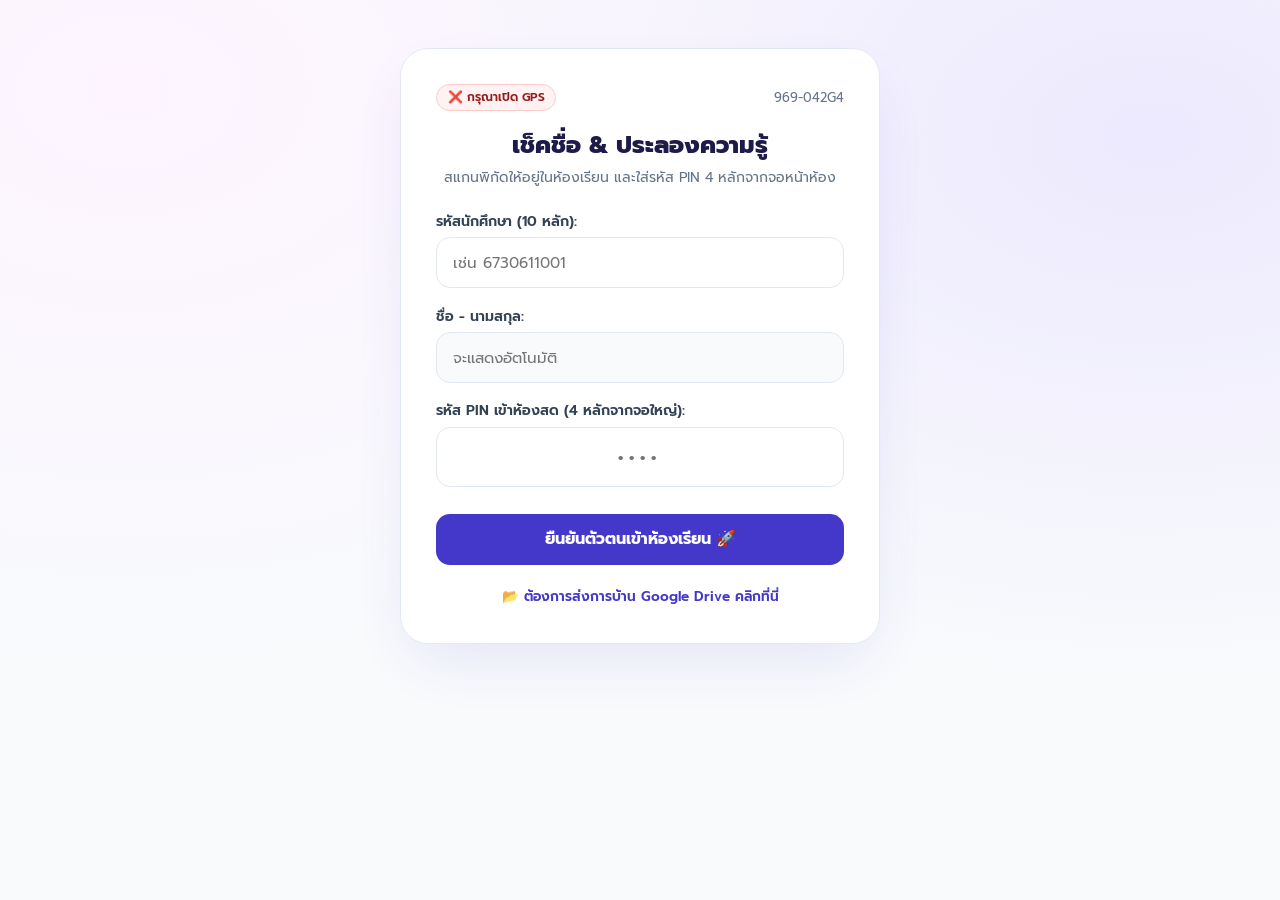
==== index.html @ e04f7bd0 "Add files via upload" ====
<!DOCTYPE html>
<html lang="th">
<head>
  <meta charset="UTF-8">
  <meta name="viewport" content="width=device-width, initial-scale=1.0">
  <title>เข้าเรียน & ประลองความรู้ - 969-042G4</title>
  <link rel="preconnect" href="https://fonts.googleapis.com">
  <link rel="preconnect" href="https://fonts.gstatic.com" crossorigin>
  <link href="https://fonts.googleapis.com/css2?family=Prompt:wght@400;600;700;800&display=swap" rel="stylesheet">
  <link rel="stylesheet" href="css/main.css">

  <style>
    .student-card {
      background: rgba(255, 255, 255, 0.95);
      backdrop-filter: blur(16px);
      -webkit-backdrop-filter: blur(16px);
      border-radius: 28px;
      padding: 2.2rem;
      max-width: 480px;
      width: 100%;
      margin: 1.5rem auto;
      border: 1px solid var(--border-soft);
      box-shadow: 0 25px 60px -15px rgba(67, 56, 202, 0.12);
      text-align: center;
    }

    @media (max-width: 640px) {
      .student-card {
        padding: 1.5rem 1.2rem;
        border-radius: 20px;
      }
    }

    .form-group {
      margin-bottom: 1.1rem;
      text-align: left;
    }

    label {
      font-size: 0.88rem;
      font-weight: 600;
      color: #334155;
      display: block;
      margin-bottom: 0.35rem;
    }

    input {
      width: 100%;
      padding: 0.8rem 1rem;
      border-radius: 14px;
      border: 1.5px solid var(--border-soft);
      font-size: 0.95rem;
      outline: none;
      background: white;
      transition: border-color 0.2s;
    }

    input:focus {
      border-color: var(--primary);
    }

    .btn-action {
      width: 100%;
      padding: 0.85rem;
      border-radius: 14px;
      border: none;
      background: var(--primary);
      color: white;
      font-weight: 700;
      font-size: 1rem;
      cursor: pointer;
      transition: all 0.2s;
      margin-top: 0.6rem;
    }

    .btn-action:hover:not(:disabled) {
      background: var(--primary-hover);
      transform: translateY(-1px);
    }

    .btn-action:disabled {
      background: #94A3B8;
      cursor: not-allowed;
      transform: none;
    }

    #quizSection {
      display: none;
      margin-top: 1.5rem;
      text-align: left;
      border-top: 1.5px dashed var(--border-soft);
      padding-top: 1.2rem;
    }

    .quiz-options-grid {
      display: grid;
      grid-template-columns: 1fr 1fr;
      gap: 0.8rem;
      margin-top: 1rem;
    }

    .btn-opt {
      padding: 1rem;
      border-radius: 14px;
      border: 2px solid var(--border-soft);
      background: #F8FAFC;
      font-weight: 800;
      font-size: 1.2rem;
      color: #1E1B4B;
      cursor: pointer;
      text-align: center;
      transition: all 0.15s;
    }
    .btn-opt:hover {
      background: #EEF2FF;
      border-color: var(--primary);
      color: var(--primary);
    }
  </style>
</head>
<body>

  <div class="student-card">
    <div style="display:flex; justify-content:space-between; align-items:center; margin-bottom:1rem;">
      <span class="tag tag-present" id="gpsStatusBadge">📡 รอพิกัด GPS...</span>
      <span style="font-size:0.8rem; color:var(--text-muted);" id="sessionBadge">969-042G4</span>
    </div>

    <h2 style="font-size:1.5rem; font-weight:800; color:#1E1B4B; margin-bottom:0.3rem;">
      เช็คชื่อ & ประลองความรู้
    </h2>
    <p style="font-size:0.88rem; color:var(--text-muted); margin-bottom:1.4rem;">
      สแกนพิกัดให้อยู่ในห้องเรียน และใส่รหัส PIN 4 หลักจากจอหน้าห้อง
    </p>

    <div id="checkinSection">
      <div class="form-group">
        <label>รหัสนักศึกษา (10 หลัก):</label>
        <input type="text" id="studentIdInput" maxlength="10" placeholder="เช่น 6730611001" oninput="previewStudentName()">
      </div>

      <div class="form-group">
        <label>ชื่อ - นามสกุล:</label>
        <input type="text" id="studentNameInput" readonly placeholder="จะแสดงอัตโนมัติ" style="background:#F8FAFC;">
      </div>

      <div class="form-group">
        <label>รหัส PIN เข้าห้องสด (4 หลักจากจอใหญ่):</label>
        <input type="text" id="pinInput" maxlength="4" placeholder="••••" style="letter-spacing:6px; font-size:1.3rem; text-align:center; font-weight:800; color:var(--primary);">
      </div>

      <button class="btn-action" id="btnVerify" onclick="verifyAndCheckIn()">
        ยืนยันตัวตนเข้าห้องเรียน 🚀
      </button>

      <div style="margin-top:1.2rem;">
        <a href="submit.html" style="font-size:0.85rem; color:var(--primary); font-weight:600; text-decoration:none;">
          📂 ต้องการส่งการบ้าน Google Drive คลิกที่นี่
        </a>
      </div>
    </div>

    <div id="quizSection">
      <div style="display:flex; justify-content:space-between; align-items:center;">
        <span style="font-size:0.88rem; font-weight:700; color:#1E1B4B;">คำถามบนจอใหญ่ (Turing Live)</span>
        <span id="quizTimerBadge" style="font-size:0.85rem; font-weight:800; color:var(--danger);">⏳ 15 วิ</span>
      </div>
      <p style="font-size:0.85rem; color:var(--text-muted); margin-top:0.3rem;">
        * ดูโจทย์และตัวเลือกบนจอโปรเจกเตอร์หน้าห้อง แล้วกดเลือกช้อยส์ด้านล่างทันที
      </p>

      <div class="quiz-options-grid">
        <button class="btn-opt" onclick="submitAnswer('A')">A</button>
        <button class="btn-opt" onclick="submitAnswer('B')">B</button>
        <button class="btn-opt" onclick="submitAnswer('C')">C</button>
        <button class="btn-opt" onclick="submitAnswer('D')">D</button>
      </div>
    </div>

    <div id="resultBox" style="display:none; margin-top:1.2rem; padding:1rem; border-radius:14px; background:#ECFDF5; border:1px solid #A7F3D0;">
      <h3 style="color:#065F46; font-size:1.1rem; font-weight:800;">✓ เช็คชื่อและบันทึกคะแนนแล้ว</h3>
      <p id="resultDetails" style="font-size:0.88rem; color:#047857; margin-top:0.3rem;"></p>
    </div>
  </div>

  <script src="js/config.js"></script>
  <script src="js/student.js"></script>
</body>
</html>
---- css/main.css ----
@font-face {
  font-family: 'Gotham';
  src: local('Gotham'), local('Gotham-Book'), local('Gotham Book');
  font-weight: 400;
  font-style: normal;
}
@font-face {
  font-family: 'Gotham';
  src: local('Gotham-Bold'), local('Gotham Bold');
  font-weight: 700;
  font-style: normal;
}

:root {
  --primary: #4338CA;
  --primary-hover: #3730A3;
  --secondary: #059669;
  --dark: #0F172A;
  --text-muted: #64748B;
  --border-soft: #E2E8F0;
  --danger: #EF4444;
}

* {
  box-sizing: border-box;
  margin: 0;
  padding: 0;
  font-family: 'Gotham', 'Gotham Book', 'Sukhumvit Set', -apple-system, BlinkMacSystemFont, 'Prompt', sans-serif !important;
}

body {
  background: radial-gradient(at 10% 10%, #FDF4FF 0px, transparent 50%),
              radial-gradient(at 90% 15%, #EDE9FE 0px, transparent 50%),
              #F8FAFC;
  color: var(--dark);
  min-height: 100vh;
  padding: 1.5rem;
}

@media (max-width: 640px) {
  body {
    padding: 0.8rem;
  }
}

table {
  width: 100%;
  border-collapse: collapse;
  text-align: left;
}

th, td {
  padding: 0.75rem 0.85rem;
  border-bottom: 1px solid #F1F5F9;
  font-size: 0.9rem;
}

th {
  color: var(--text-muted);
  font-weight: 600;
  background: #F8FAFC;
  position: sticky;
  top: 0;
  z-index: 2;
}

.tag {
  padding: 0.2rem 0.65rem;
  border-radius: 9999px;
  font-size: 0.75rem;
  font-weight: 600;
}
.tag-present { background: #ECFDF5; color: #065F46; border: 1px solid #A7F3D0; }
.tag-late { background: #FFFBEB; color: #92400E; border: 1px solid #FDE68A; }
.tag-absent { background: #FEF2F2; color: #991B1B; border: 1px solid #FECACA; }
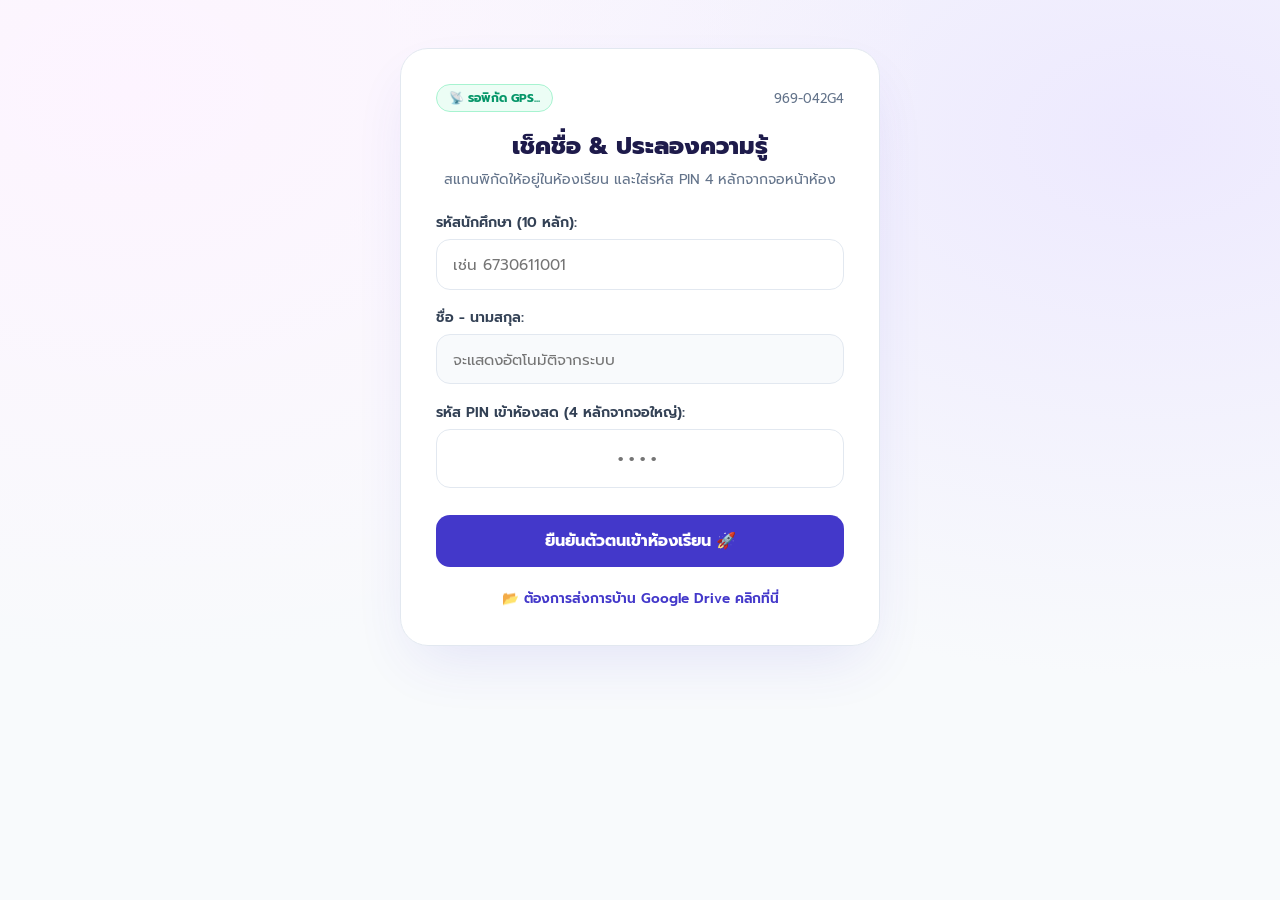
==== commit dbdec179: "Add files via upload" ====
--- a/index.html
+++ b/index.html
@@ -3,133 +3,26 @@
 <head>
   <meta charset="UTF-8">
   <meta name="viewport" content="width=device-width, initial-scale=1.0">
-  <title>เข้าเรียน & ประลองความรู้ - 969-042G4</title>
+  <title>เข้าเรียน & ประลองความรู้</title>
   <link rel="preconnect" href="https://fonts.googleapis.com">
   <link rel="preconnect" href="https://fonts.gstatic.com" crossorigin>
   <link href="https://fonts.googleapis.com/css2?family=Prompt:wght@400;600;700;800&display=swap" rel="stylesheet">
+  <!-- โหลดสไตล์หลักและสไตล์เฉพาะหน้าของนักศึกษา -->
   <link rel="stylesheet" href="css/main.css">
-
-  <style>
-    .student-card {
-      background: rgba(255, 255, 255, 0.95);
-      backdrop-filter: blur(16px);
-      -webkit-backdrop-filter: blur(16px);
-      border-radius: 28px;
-      padding: 2.2rem;
-      max-width: 480px;
-      width: 100%;
-      margin: 1.5rem auto;
-      border: 1px solid var(--border-soft);
-      box-shadow: 0 25px 60px -15px rgba(67, 56, 202, 0.12);
-      text-align: center;
-    }
-
-    @media (max-width: 640px) {
-      .student-card {
-        padding: 1.5rem 1.2rem;
-        border-radius: 20px;
-      }
-    }
-
-    .form-group {
-      margin-bottom: 1.1rem;
-      text-align: left;
-    }
-
-    label {
-      font-size: 0.88rem;
-      font-weight: 600;
-      color: #334155;
-      display: block;
-      margin-bottom: 0.35rem;
-    }
-
-    input {
-      width: 100%;
-      padding: 0.8rem 1rem;
-      border-radius: 14px;
-      border: 1.5px solid var(--border-soft);
-      font-size: 0.95rem;
-      outline: none;
-      background: white;
-      transition: border-color 0.2s;
-    }
-
-    input:focus {
-      border-color: var(--primary);
-    }
-
-    .btn-action {
-      width: 100%;
-      padding: 0.85rem;
-      border-radius: 14px;
-      border: none;
-      background: var(--primary);
-      color: white;
-      font-weight: 700;
-      font-size: 1rem;
-      cursor: pointer;
-      transition: all 0.2s;
-      margin-top: 0.6rem;
-    }
-
-    .btn-action:hover:not(:disabled) {
-      background: var(--primary-hover);
-      transform: translateY(-1px);
-    }
-
-    .btn-action:disabled {
-      background: #94A3B8;
-      cursor: not-allowed;
-      transform: none;
-    }
-
-    #quizSection {
-      display: none;
-      margin-top: 1.5rem;
-      text-align: left;
-      border-top: 1.5px dashed var(--border-soft);
-      padding-top: 1.2rem;
-    }
-
-    .quiz-options-grid {
-      display: grid;
-      grid-template-columns: 1fr 1fr;
-      gap: 0.8rem;
-      margin-top: 1rem;
-    }
-
-    .btn-opt {
-      padding: 1rem;
-      border-radius: 14px;
-      border: 2px solid var(--border-soft);
-      background: #F8FAFC;
-      font-weight: 800;
-      font-size: 1.2rem;
-      color: #1E1B4B;
-      cursor: pointer;
-      text-align: center;
-      transition: all 0.15s;
-    }
-    .btn-opt:hover {
-      background: #EEF2FF;
-      border-color: var(--primary);
-      color: var(--primary);
-    }
-  </style>
+  <link rel="stylesheet" href="css/student.css">
 </head>
 <body>
 
   <div class="student-card">
-    <div style="display:flex; justify-content:space-between; align-items:center; margin-bottom:1rem;">
+    <div class="card-top-info">
       <span class="tag tag-present" id="gpsStatusBadge">📡 รอพิกัด GPS...</span>
-      <span style="font-size:0.8rem; color:var(--text-muted);" id="sessionBadge">969-042G4</span>
+      <span class="session-badge-txt" id="sessionBadge">969-042G4</span>
     </div>
 
-    <h2 style="font-size:1.5rem; font-weight:800; color:#1E1B4B; margin-bottom:0.3rem;">
+    <h2 class="card-title">
       เช็คชื่อ & ประลองความรู้
     </h2>
-    <p style="font-size:0.88rem; color:var(--text-muted); margin-bottom:1.4rem;">
+    <p class="card-desc">
       สแกนพิกัดให้อยู่ในห้องเรียน และใส่รหัส PIN 4 หลักจากจอหน้าห้อง
     </p>
 
@@ -141,31 +34,31 @@
 
       <div class="form-group">
         <label>ชื่อ - นามสกุล:</label>
-        <input type="text" id="studentNameInput" readonly placeholder="จะแสดงอัตโนมัติ" style="background:#F8FAFC;">
+        <input type="text" id="studentNameInput" readonly placeholder="จะแสดงอัตโนมัติจากระบบ" class="input-readonly">
       </div>
 
       <div class="form-group">
         <label>รหัส PIN เข้าห้องสด (4 หลักจากจอใหญ่):</label>
-        <input type="text" id="pinInput" maxlength="4" placeholder="••••" style="letter-spacing:6px; font-size:1.3rem; text-align:center; font-weight:800; color:var(--primary);">
+        <input type="text" id="pinInput" maxlength="4" placeholder="••••" class="pin-input-box">
       </div>
 
       <button class="btn-action" id="btnVerify" onclick="verifyAndCheckIn()">
         ยืนยันตัวตนเข้าห้องเรียน 🚀
       </button>
 
-      <div style="margin-top:1.2rem;">
-        <a href="submit.html" style="font-size:0.85rem; color:var(--primary); font-weight:600; text-decoration:none;">
+      <div class="link-wrapper">
+        <a href="submit.html" class="sub-link">
           📂 ต้องการส่งการบ้าน Google Drive คลิกที่นี่
         </a>
       </div>
     </div>
 
     <div id="quizSection">
-      <div style="display:flex; justify-content:space-between; align-items:center;">
-        <span style="font-size:0.88rem; font-weight:700; color:#1E1B4B;">คำถามบนจอใหญ่ (Turing Live)</span>
-        <span id="quizTimerBadge" style="font-size:0.85rem; font-weight:800; color:var(--danger);">⏳ 15 วิ</span>
+      <div class="quiz-head-row">
+        <span class="quiz-title-txt">คำถามบนจอใหญ่ (Turing Live)</span>
+        <span id="quizTimerBadge" class="quiz-timer-txt">⏳ 15 วิ</span>
       </div>
-      <p style="font-size:0.85rem; color:var(--text-muted); margin-top:0.3rem;">
+      <p class="quiz-desc-txt">
         * ดูโจทย์และตัวเลือกบนจอโปรเจกเตอร์หน้าห้อง แล้วกดเลือกช้อยส์ด้านล่างทันที
       </p>
 
@@ -177,9 +70,9 @@
       </div>
     </div>
 
-    <div id="resultBox" style="display:none; margin-top:1.2rem; padding:1rem; border-radius:14px; background:#ECFDF5; border:1px solid #A7F3D0;">
-      <h3 style="color:#065F46; font-size:1.1rem; font-weight:800;">✓ เช็คชื่อและบันทึกคะแนนแล้ว</h3>
-      <p id="resultDetails" style="font-size:0.88rem; color:#047857; margin-top:0.3rem;"></p>
+    <div id="resultBox" class="result-box-wrapper">
+      <h3 class="result-title">✓ เช็คชื่อและบันทึกคะแนนแล้ว</h3>
+      <p id="resultDetails" class="result-details-txt"></p>
     </div>
   </div>
 
--- a/css/student.css
+++ b/css/student.css
@@ -0,0 +1,209 @@
+.student-card {
+  background: rgba(255, 255, 255, 0.95);
+  backdrop-filter: blur(16px);
+  -webkit-backdrop-filter: blur(16px);
+  border-radius: 28px;
+  padding: 2.2rem;
+  max-width: 480px;
+  width: 100%;
+  margin: 1.5rem auto;
+  border: 1px solid var(--border-soft);
+  box-shadow: 0 25px 60px -15px rgba(67, 56, 202, 0.12);
+  text-align: center;
+}
+
+@media (max-width: 640px) {
+  .student-card {
+    padding: 1.5rem 1.2rem;
+    border-radius: 20px;
+  }
+}
+
+.card-top-info {
+  display: flex;
+  justify-content: space-between;
+  align-items: center;
+  margin-bottom: 1rem;
+}
+
+.tag-present {
+  background: #ECFDF5;
+  color: #059669;
+  padding: 0.25rem 0.75rem;
+  border-radius: 9999px;
+  font-size: 0.75rem;
+  font-weight: 700;
+}
+
+.session-badge-txt {
+  font-size: 0.8rem;
+  color: var(--text-muted);
+}
+
+.card-title {
+  font-size: 1.5rem;
+  font-weight: 800;
+  color: #1E1B4B;
+  margin-bottom: 0.3rem;
+}
+
+.card-desc {
+  font-size: 0.88rem;
+  color: var(--text-muted);
+  margin-bottom: 1.4rem;
+}
+
+.form-group {
+  margin-bottom: 1.1rem;
+  text-align: left;
+}
+
+label {
+  font-size: 0.88rem;
+  font-weight: 600;
+  color: #334155;
+  display: block;
+  margin-bottom: 0.35rem;
+}
+
+input {
+  width: 100%;
+  padding: 0.8rem 1rem;
+  border-radius: 14px;
+  border: 1.5px solid var(--border-soft);
+  font-size: 0.95rem;
+  outline: none;
+  background: white;
+  transition: border-color 0.2s;
+}
+
+input:focus {
+  border-color: var(--primary);
+}
+
+.input-readonly {
+  background: #F8FAFC;
+}
+
+.pin-input-box {
+  letter-spacing: 6px;
+  font-size: 1.3rem;
+  text-align: center;
+  font-weight: 800;
+  color: var(--primary);
+}
+
+.btn-action {
+  width: 100%;
+  padding: 0.85rem;
+  border-radius: 14px;
+  border: none;
+  background: var(--primary);
+  color: white;
+  font-weight: 700;
+  font-size: 1rem;
+  cursor: pointer;
+  transition: all 0.2s;
+  margin-top: 0.6rem;
+}
+
+.btn-action:hover:not(:disabled) {
+  background: var(--primary-hover);
+  transform: translateY(-1px);
+}
+
+.btn-action:disabled {
+  background: #94A3B8;
+  cursor: not-allowed;
+  transform: none;
+}
+
+.link-wrapper {
+  margin-top: 1.2rem;
+}
+
+.sub-link {
+  font-size: 0.85rem;
+  color: var(--primary);
+  font-weight: 600;
+  text-decoration: none;
+}
+
+#quizSection {
+  display: none;
+  margin-top: 1.5rem;
+  text-align: left;
+  border-top: 1.5px dashed var(--border-soft);
+  padding-top: 1.2rem;
+}
+
+.quiz-head-row {
+  display: flex;
+  justify-content: space-between;
+  align-items: center;
+}
+
+.quiz-title-txt {
+  font-size: 0.88rem;
+  font-weight: 700;
+  color: #1E1B4B;
+}
+
+.quiz-timer-txt {
+  font-size: 0.85rem;
+  font-weight: 800;
+  color: var(--danger);
+}
+
+.quiz-desc-txt {
+  font-size: 0.85rem;
+  color: var(--text-muted);
+  margin-top: 0.3rem;
+}
+
+.quiz-options-grid {
+  display: grid;
+  grid-template-columns: 1fr 1fr;
+  gap: 0.8rem;
+  margin-top: 1rem;
+}
+
+.btn-opt {
+  padding: 1rem;
+  border-radius: 14px;
+  border: 2px solid var(--border-soft);
+  background: #F8FAFC;
+  font-weight: 800;
+  font-size: 1.2rem;
+  color: #1E1B4B;
+  cursor: pointer;
+  text-align: center;
+  transition: all 0.15s;
+}
+
+.btn-opt:hover {
+  background: #EEF2FF;
+  border-color: var(--primary);
+  color: var(--primary);
+}
+
+.result-box-wrapper {
+  display: none;
+  margin-top: 1.2rem;
+  padding: 1rem;
+  border-radius: 14px;
+  background: #ECFDF5;
+  border: 1px solid #A7F3D0;
+}
+
+.result-title {
+  color: #065F46;
+  font-size: 1.1rem;
+  font-weight: 800;
+}
+
+.result-details-txt {
+  font-size: 0.88rem;
+  color: #047857;
+  margin-top: 0.3rem;
+}
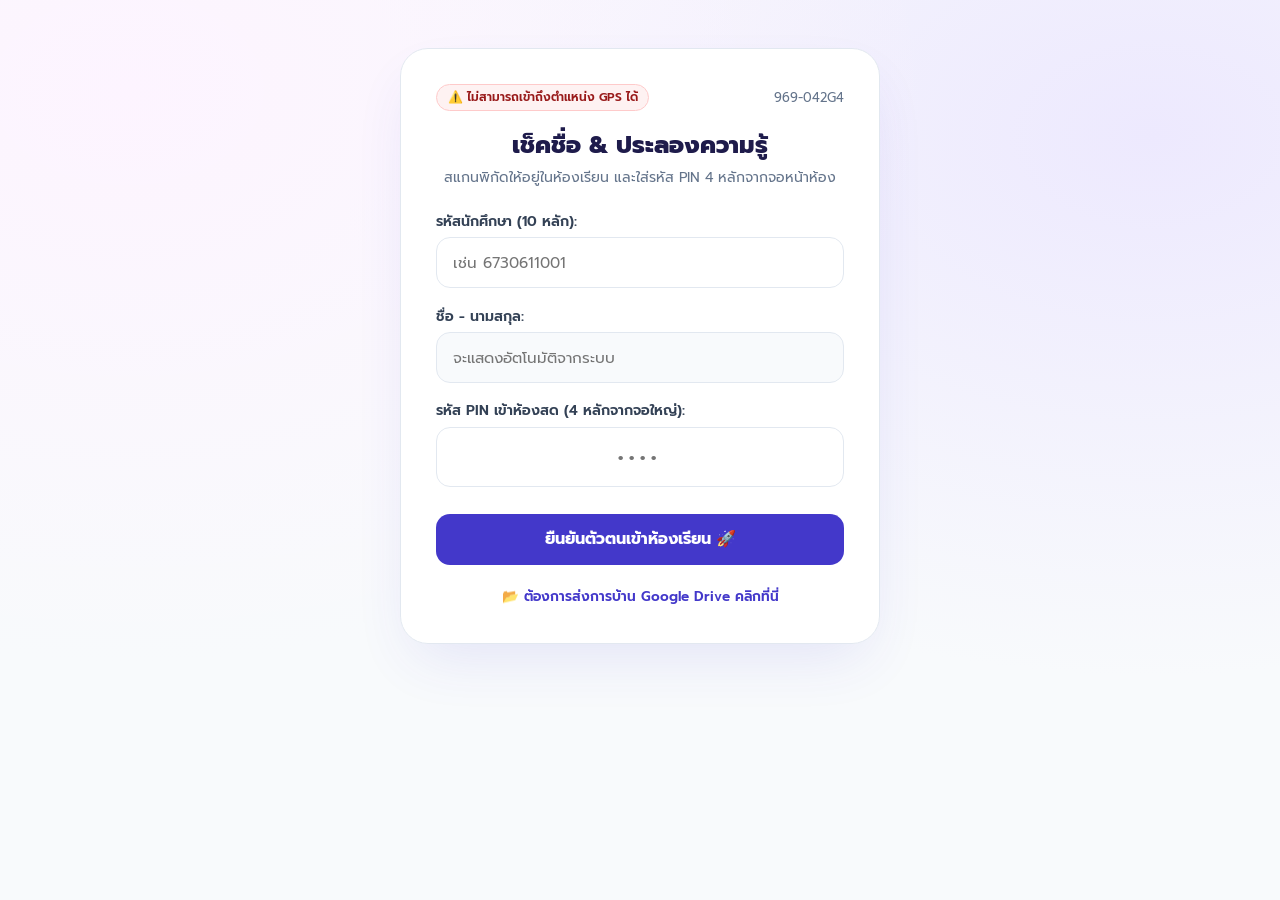
==== commit 44a5791e: "Add files via upload" ====
--- a/index.html
+++ b/index.html
@@ -3,11 +3,10 @@
 <head>
   <meta charset="UTF-8">
   <meta name="viewport" content="width=device-width, initial-scale=1.0">
-  <title>เข้าเรียน & ประลองความรู้</title>
+  <title id="pageTitle">เข้าเรียน & ประลองความรู้</title>
   <link rel="preconnect" href="https://fonts.googleapis.com">
   <link rel="preconnect" href="https://fonts.gstatic.com" crossorigin>
   <link href="https://fonts.googleapis.com/css2?family=Prompt:wght@400;600;700;800&display=swap" rel="stylesheet">
-  <!-- โหลดสไตล์หลักและสไตล์เฉพาะหน้าของนักศึกษา -->
   <link rel="stylesheet" href="css/main.css">
   <link rel="stylesheet" href="css/student.css">
 </head>
@@ -15,8 +14,8 @@
 
   <div class="student-card">
     <div class="card-top-info">
-      <span class="tag tag-present" id="gpsStatusBadge">📡 รอพิกัด GPS...</span>
-      <span class="session-badge-txt" id="sessionBadge">969-042G4</span>
+      <span class="tag tag-present" id="gpsStatusBadge">📡 กำลังตรวจสอบพิกัด GPS...</span>
+      <span class="session-badge-txt" id="sessionBadge">กำลังโหลด...</span>
     </div>
 
     <h2 class="card-title">
